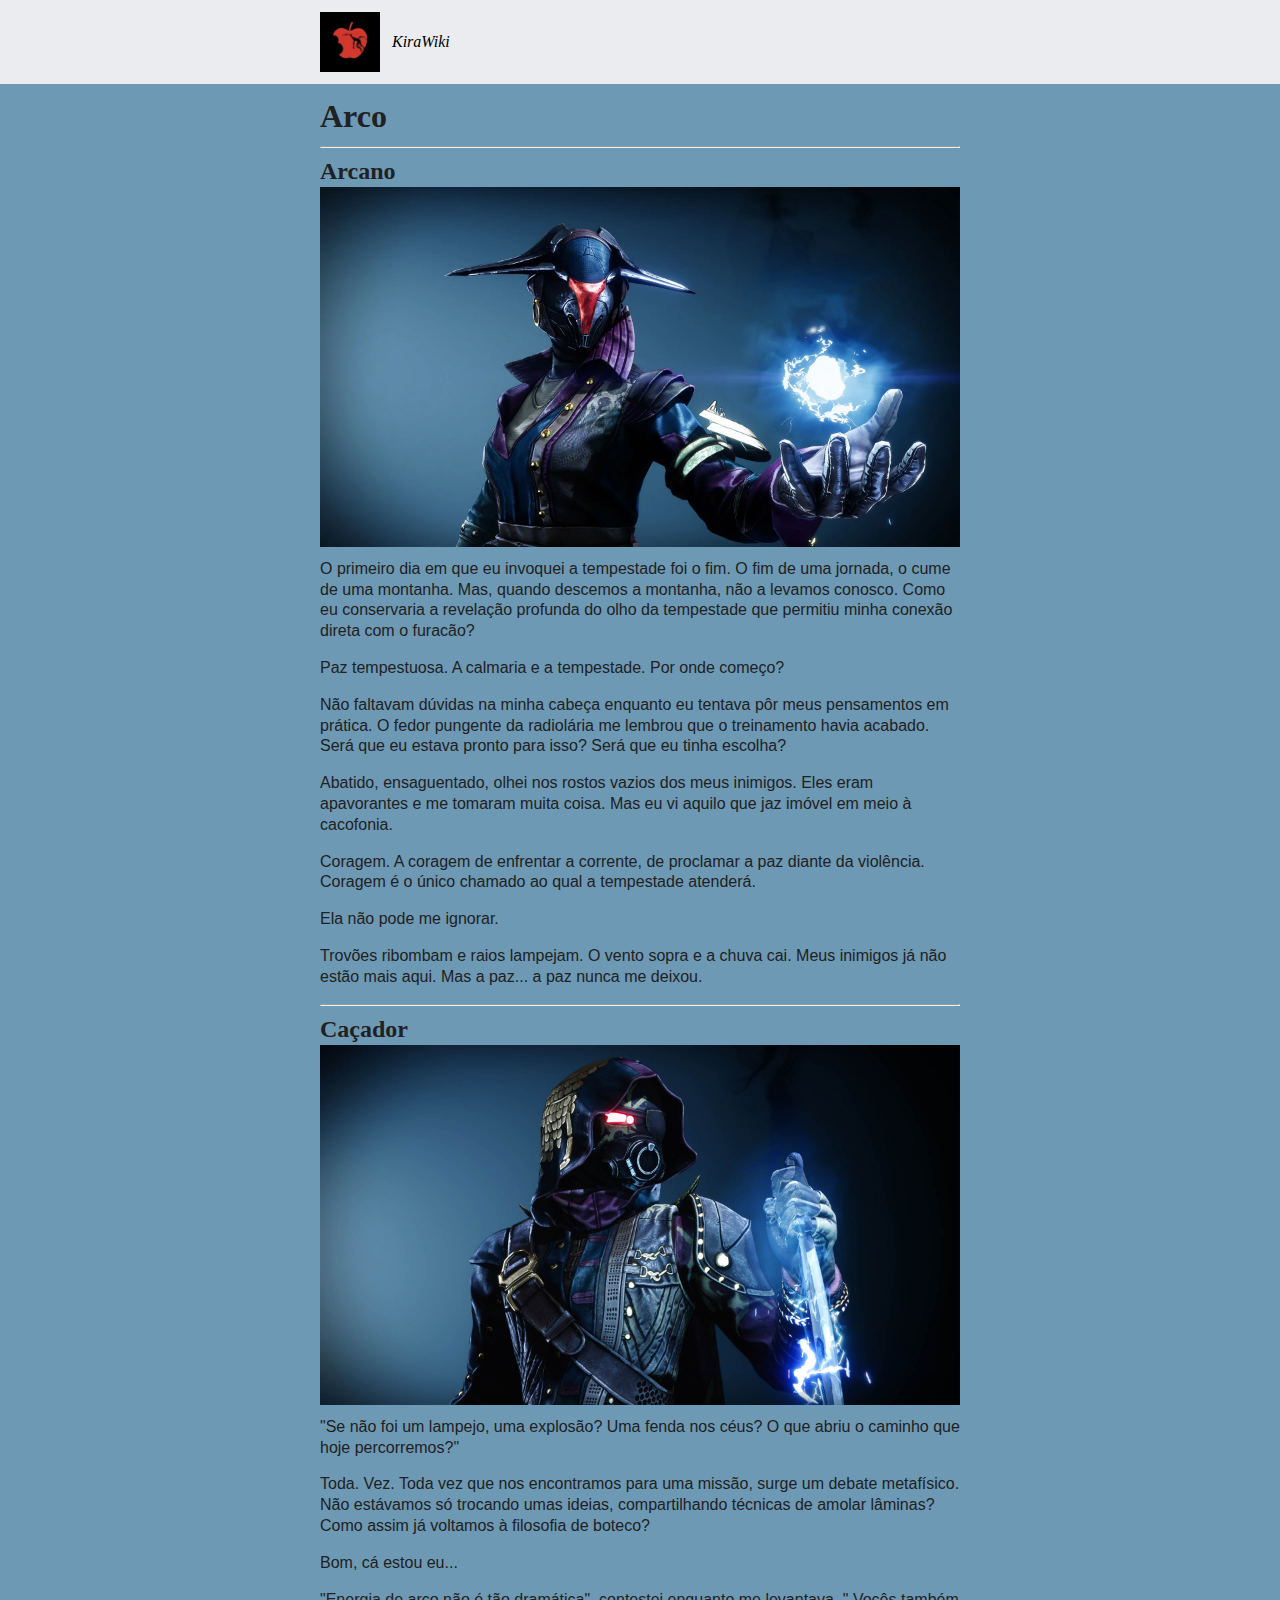
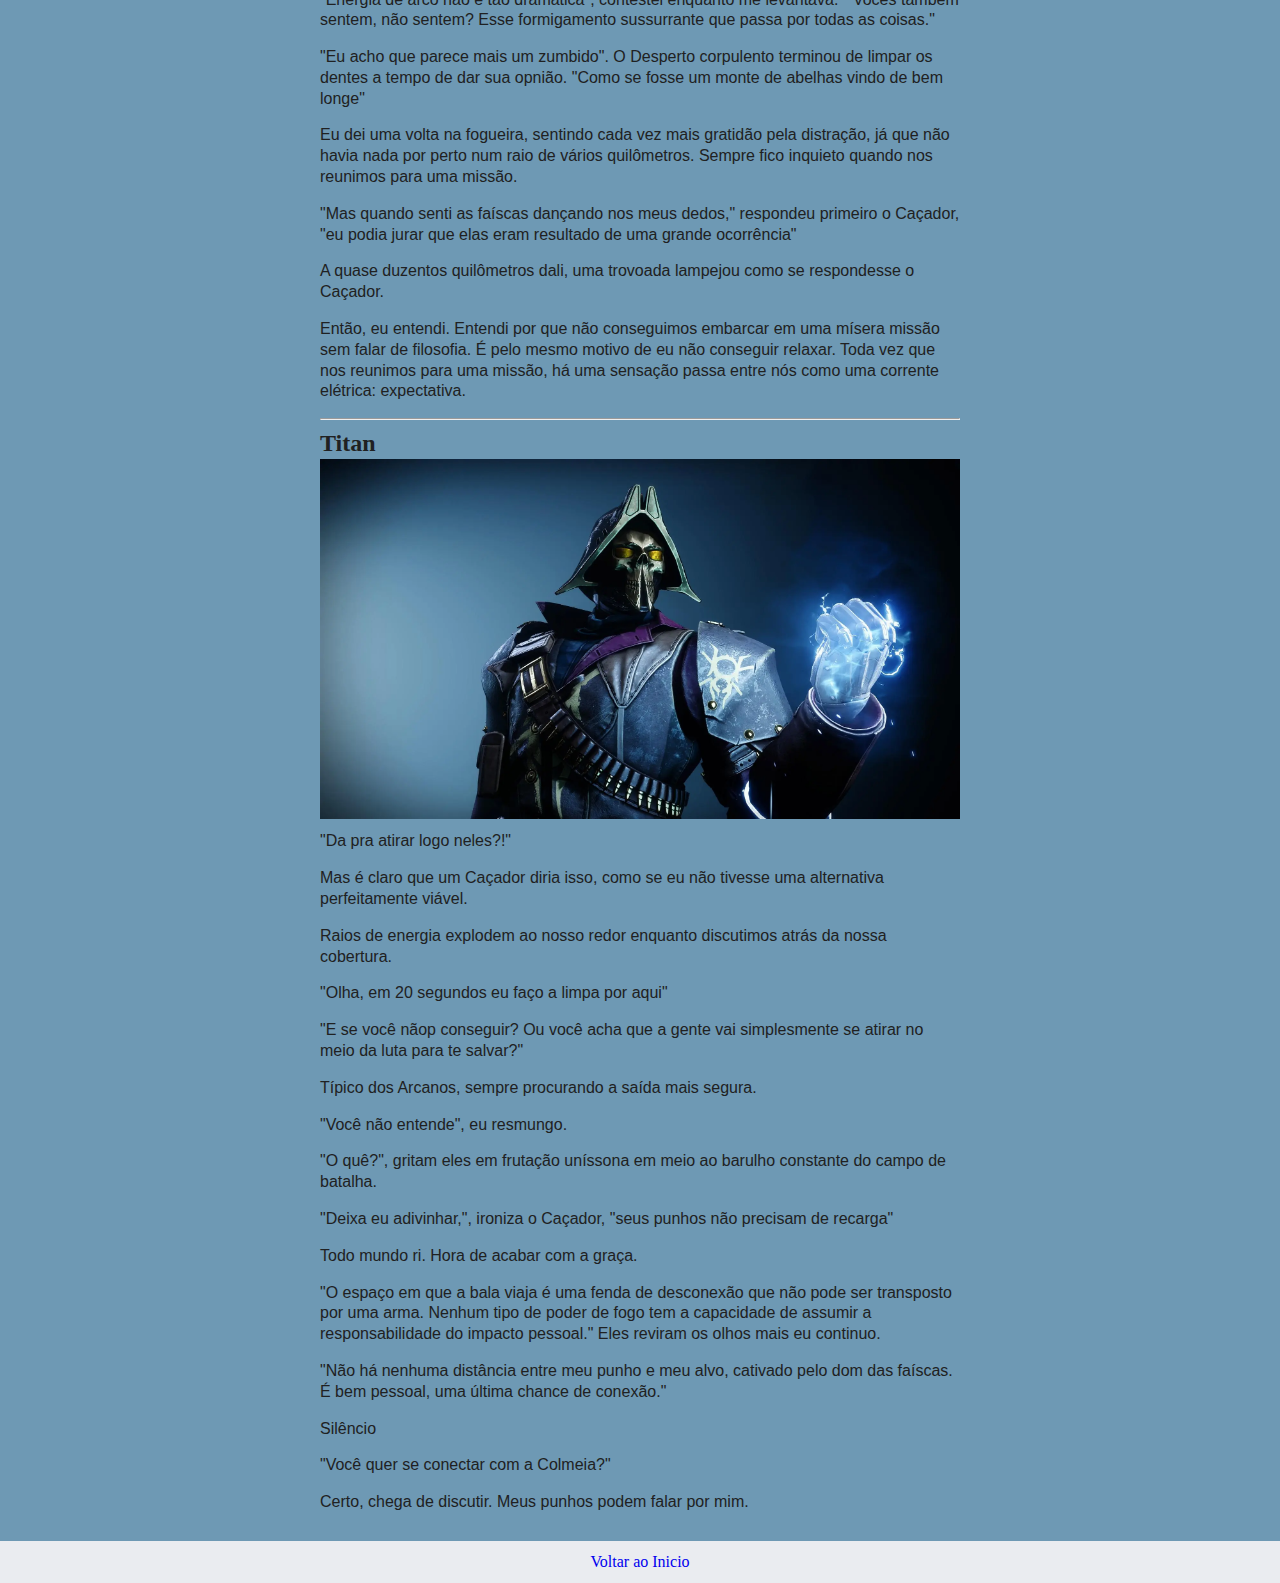
==== arc.html @ 39fe1473 "feat: adicionando paginas" ====
<!DOCTYPE html>
<html lang="pt-BR">

<head>
    <meta charset="UTF-8">
    <meta http-equiv="X-UA-Compatible" content="IE=edge">
    <meta name="viewport" content="width=device-width, initial-scale=1.0">

    <title>KiraWiki</title>
    <link rel="stylesheet" href="css/style.css">
    <link rel="stylesheet" href="css/artigo.css">
    <link rel="stylesheet" href="css/pagina.css">
    <link rel="shortcut icon" href="images/favicon-32x32.png" type="image/x-icon">
</head>



<body class="arc">

    <header class="header">
        <div class="header-content">
            <figure class="figureLogo">
                <img width="60" height="60" src="images/android-chrome-512x512.png" alt="Logo KiraWiki">
                <figcaption class="logoName">KiraWiki</figcaption>
            </figure>
        </div>
    </header>

    <main class="article">

        <H1 class="title">Arco</H1>
        <hr>


        <h2 class="title">Arcano</h2>
        <img src="images/Arc-Warlock.webp" alt="Arcano-Void" class="img">
        <p class="paragraph">
            O primeiro dia em que eu invoquei a tempestade foi o fim. O fim de uma jornada, 
            o cume de uma montanha. Mas, quando descemos a montanha, não a levamos conosco. 
            Como eu conservaria a revelação profunda do olho da tempestade que permitiu 
            minha conexão direta com o furacão?
        </p>

        <p class="paragraph">
            Paz tempestuosa. A calmaria e a tempestade. Por onde começo?
        </p>

        <p class="paragraph">
            Não faltavam dúvidas na minha cabeça enquanto eu tentava pôr meus pensamentos em prática. 
            O fedor pungente da radiolária me lembrou que o treinamento havia acabado. Será que eu 
            estava pronto para isso? Será que eu tinha escolha?
        </p>
        <p class="paragraph">
            Abatido, ensaguentado, olhei nos rostos vazios dos meus inimigos. Eles eram apavorantes e
            me tomaram muita coisa. Mas eu vi aquilo que jaz imóvel em meio à cacofonia.
        </p>
        <p class="paragraph">
            Coragem. A coragem de enfrentar a corrente, de proclamar a paz diante da violência. Coragem é 
            o único chamado ao qual a tempestade atenderá.
        </p>
        <p class="paragraph">
            Ela não pode me ignorar.
        </p>
        <p class="paragraph">
            Trovões ribombam e raios lampejam. O vento sopra e a chuva cai. Meus inimigos já não estão
            mais aqui. Mas a paz... a paz nunca me deixou.
        </p>
        <hr>

        <h2 class="title">Caçador</h2>
        <img src="images/arc-hunter.jpg" alt="cacador-void" class="img">
        <p class="paragraph">
            "Se não foi um lampejo, uma explosão? Uma fenda nos céus? O que abriu o caminho 
            que hoje percorremos?"
        </p>
        <p class="paragraph">
            Toda. Vez. Toda vez que nos encontramos para uma missão, surge um debate metafísico. 
            Não estávamos só trocando umas ideias, compartilhando técnicas de amolar lâminas? Como assim 
            já voltamos à filosofia de boteco?
        </p>
        <p class="paragraph">
            Bom, cá estou eu...
        </p>
        <p class="paragraph">
            "Energia de arco não é tão dramática", contestei enquanto me levantava. " Vocês também 
            sentem, não sentem? Esse formigamento sussurrante que passa por todas as coisas." 
        </p>
        <p class="paragraph">
            "Eu acho que parece mais um zumbido". O Desperto corpulento terminou de limpar os dentes 
            a tempo de dar sua opnião. "Como se fosse um monte de abelhas vindo de bem longe"
        </p>
        <p class="paragraph">
            Eu dei uma volta na fogueira, sentindo cada vez mais gratidão pela distração, já que não havia 
            nada por perto num raio de vários quilômetros. Sempre fico inquieto quando nos reunimos para uma missão.
        </p>
        <p class="paragraph">
            "Mas quando senti as faíscas dançando nos meus dedos," respondeu primeiro o Caçador, "eu podia 
            jurar que elas eram resultado de uma grande ocorrência"
        </p>
        <p class="paragraph">
            A quase duzentos quilômetros dali, uma trovoada lampejou como se respondesse o Caçador.
        </p>
        <p class="paragraph">
            Então, eu entendi. Entendi por que não conseguimos embarcar em uma mísera missão sem 
            falar de filosofia. É pelo mesmo motivo de eu não conseguir relaxar. Toda vez que nos reunimos para uma 
            missão, há uma sensação passa entre nós como uma corrente elétrica: expectativa.
        </p>
        
        <hr>
        <h2 class="title">Titan</h2>
        <img src="images/arc-titan.webp" alt="titan-void" class="img">
        <p class="paragraph">
            "Da pra atirar logo neles?!"
        </p>
        <p class="paragraph">
            Mas é claro que um Caçador diria isso, como se eu não tivesse uma alternativa perfeitamente viável.
        </p>
        <p class="paragraph">
            Raios de energia explodem ao nosso redor enquanto discutimos atrás da nossa cobertura.
        </p>
        <p class="paragraph">
            "Olha, em 20 segundos eu faço a limpa por aqui"
        </p>
        <p class="paragraph">
            "E se você nãop conseguir? Ou você acha que a gente vai simplesmente se atirar no meio da luta para te salvar?"
        </p>
        <p class="paragraph">
            Típico dos Arcanos, sempre procurando a saída mais segura.
        </p>
        <p class="paragraph">
            "Você não entende", eu resmungo.
        </p>
        <p class="paragraph">
            "O quê?", gritam eles em frutação uníssona em meio ao barulho constante do campo de batalha.
        </p>
        <p class="paragraph">
            "Deixa eu adivinhar,", ironiza o Caçador, "seus punhos não precisam de recarga"
        </p>
        <p class="paragraph">
            Todo mundo ri. Hora de acabar com a graça.
        </p>
        <p class="paragraph">
            "O espaço em que a bala viaja é uma fenda de desconexão que não pode ser transposto
            por uma arma. Nenhum tipo de poder de fogo tem a capacidade de assumir a responsabilidade do
            impacto pessoal." Eles reviram os olhos mais eu continuo.
        </p>
        <p class="paragraph">
            "Não há nenhuma distância entre meu punho e meu alvo, cativado pelo dom das faíscas. É bem pessoal, uma última chance de conexão."
        </p>
        <p class="paragraph">
            Silêncio
        </p>
        <p class="paragraph">
            "Você quer se conectar com a Colmeia?"
        </p>
        <p class="paragraph">
            Certo, chega de discutir. Meus punhos podem falar por mim.
        </p>
        
    </main>

    <footer class="rodape">
        <a href="index.html">Voltar ao Inicio</a>
    </footer>



    <script src="main.js"></script>
</body>

</html>
---- css/style.css ----
html,
body {
  height: 100%;
}
body {
  display: flex;

  flex-direction: column;
  font-family: "Roboto";
  background-color: #f2f2f7;
  transition: 0.4s;
  
}
body.dark {
  background-color: #212121;
}
.switch {
  position: fixed;
  width: 3.5rem;
  height: 2rem;
}
.switch input {
  opacity: 0;
  width: 0;
  height: 0;
}
.slider {
  position: absolute;
  cursor: pointer;
  top: 0;
  left: 0;
  right: 0;
  bottom: 0;
  background-color: rgb(215, 215, 228);
  transition: 0.4s;
  border-radius: 30px;
}
.slider:before {
  position: absolute;
  content: "";
  height: 1.4rem;
  width: 1.4rem;
  border-radius: 20px;
  left: 0.3rem;
  top: 50%;
  transform: translateY(-50%);
  background: linear-gradient(40deg, #ff0080, #ff8c00 70%);
  transition: 0.4s;
}
input:checked + .slider {
  background-color: #37393f;
}
input:checked + .slider:before {
  left: calc(100% - 1.7rem);
  background: #37393f;
  box-shadow: inset -3px -2px 5px -2px #8983f7, inset -10px -4px 0 0 #a3dafb;
}
---- css/artigo.css ----
.article {
    max-width: 40em;
    padding: 0 12px;
    margin: 12px auto;
    color: #202122;
}
.article-void {
    max-width: 40em;
    padding: 0 12px;
    margin: 12px auto;
    color: rgb(255, 255, 255);
}
.title{
    font-family: 'Times New Roman', Times, serif;
    line-height: 1.3;
    word-break: break-word;
    margin: 0;
    padding: 0;
}
.paragraph{
    font-family: Arial, Helvetica, sans-serif;
    line-height: 1.3;
    margin: .5em 0 1em 0;
}
---- css/pagina.css ----
.header{
    padding: 12px 24px;
    background-color: #eaecf0;
}
.header-content {
    max-width: 40em;
    margin: 0 auto;
}

.figureLogo {
    margin: 0;
    font-family: 'MuseoModerno', cursive;

    font-style: italic;
    display: flex;
    align-items: center;
}
body{
    margin: 0;
}
.logoName {
    margin: 0 12px;
}
.rodape{
    background-color: #eaecf0;
    text-align: center;
    padding: 12px;
}
.a{
    color: #36c;

}
a:not(:hover) {
    text-decoration: none;
}
.img{
    padding: auto;
    max-width: 40em
}
.void {
    background-color: #0E062B;
    
}
.arc {
    background-color: #6E99B4;
    
}
.solar {
    background-color: #CD714C;
    
}
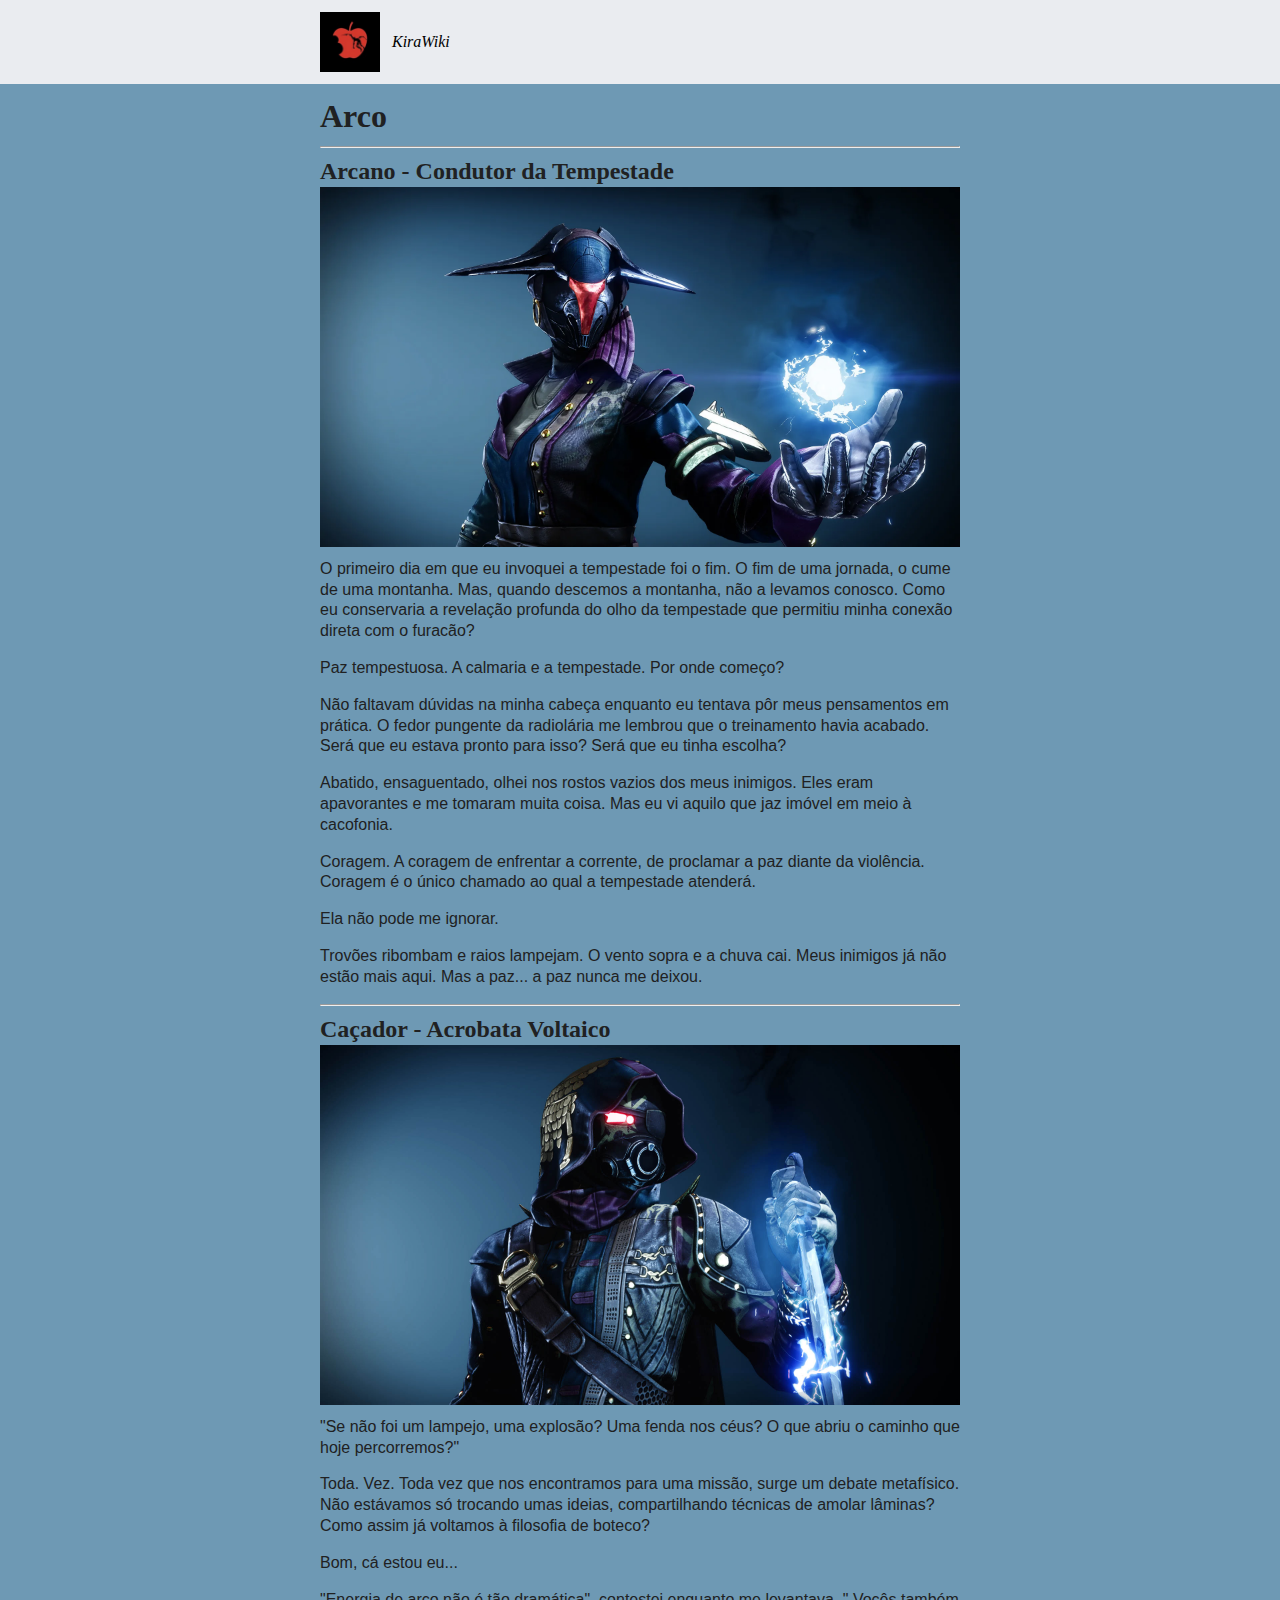
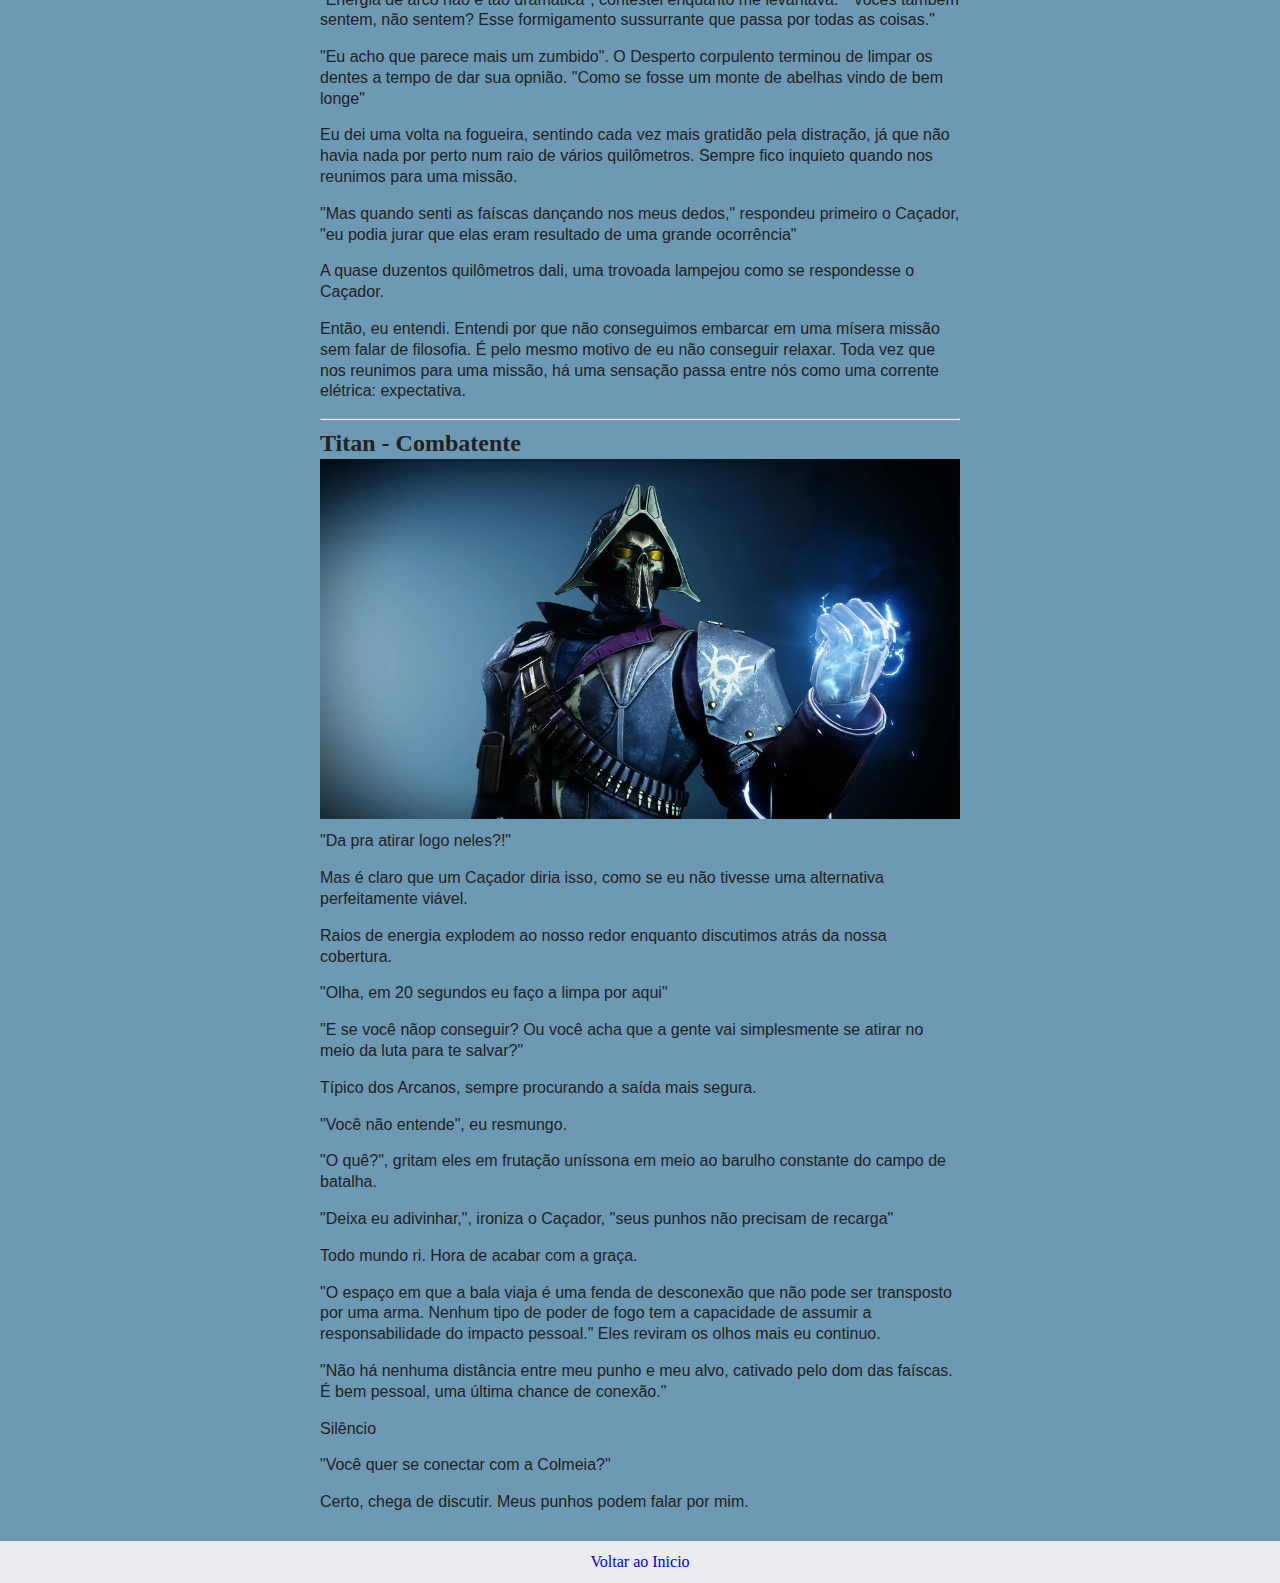
==== commit aec28ee6: "feat: add paginas" ====
--- a/arc.html
+++ b/arc.html
@@ -32,7 +32,7 @@
         <hr>
 
 
-        <h2 class="title">Arcano</h2>
+        <h2 class="title">Arcano - Condutor da Tempestade</h2>
         <img src="images/Arc-Warlock.webp" alt="Arcano-Void" class="img">
         <p class="paragraph">
             O primeiro dia em que eu invoquei a tempestade foi o fim. O fim de uma jornada, 
@@ -67,7 +67,7 @@
         </p>
         <hr>
 
-        <h2 class="title">Caçador</h2>
+        <h2 class="title">Caçador - Acrobata Voltaico</h2>
         <img src="images/arc-hunter.jpg" alt="cacador-void" class="img">
         <p class="paragraph">
             "Se não foi um lampejo, uma explosão? Uma fenda nos céus? O que abriu o caminho 
@@ -107,7 +107,7 @@
         </p>
         
         <hr>
-        <h2 class="title">Titan</h2>
+        <h2 class="title">Titan - Combatente</h2>
         <img src="images/arc-titan.webp" alt="titan-void" class="img">
         <p class="paragraph">
             "Da pra atirar logo neles?!"
--- a/css/pagina.css
+++ b/css/pagina.css
@@ -48,4 +48,7 @@
 .solar {
     background-color: #CD714C;
     
+}
+.stasis {
+    background-color: #0A1744;
 }